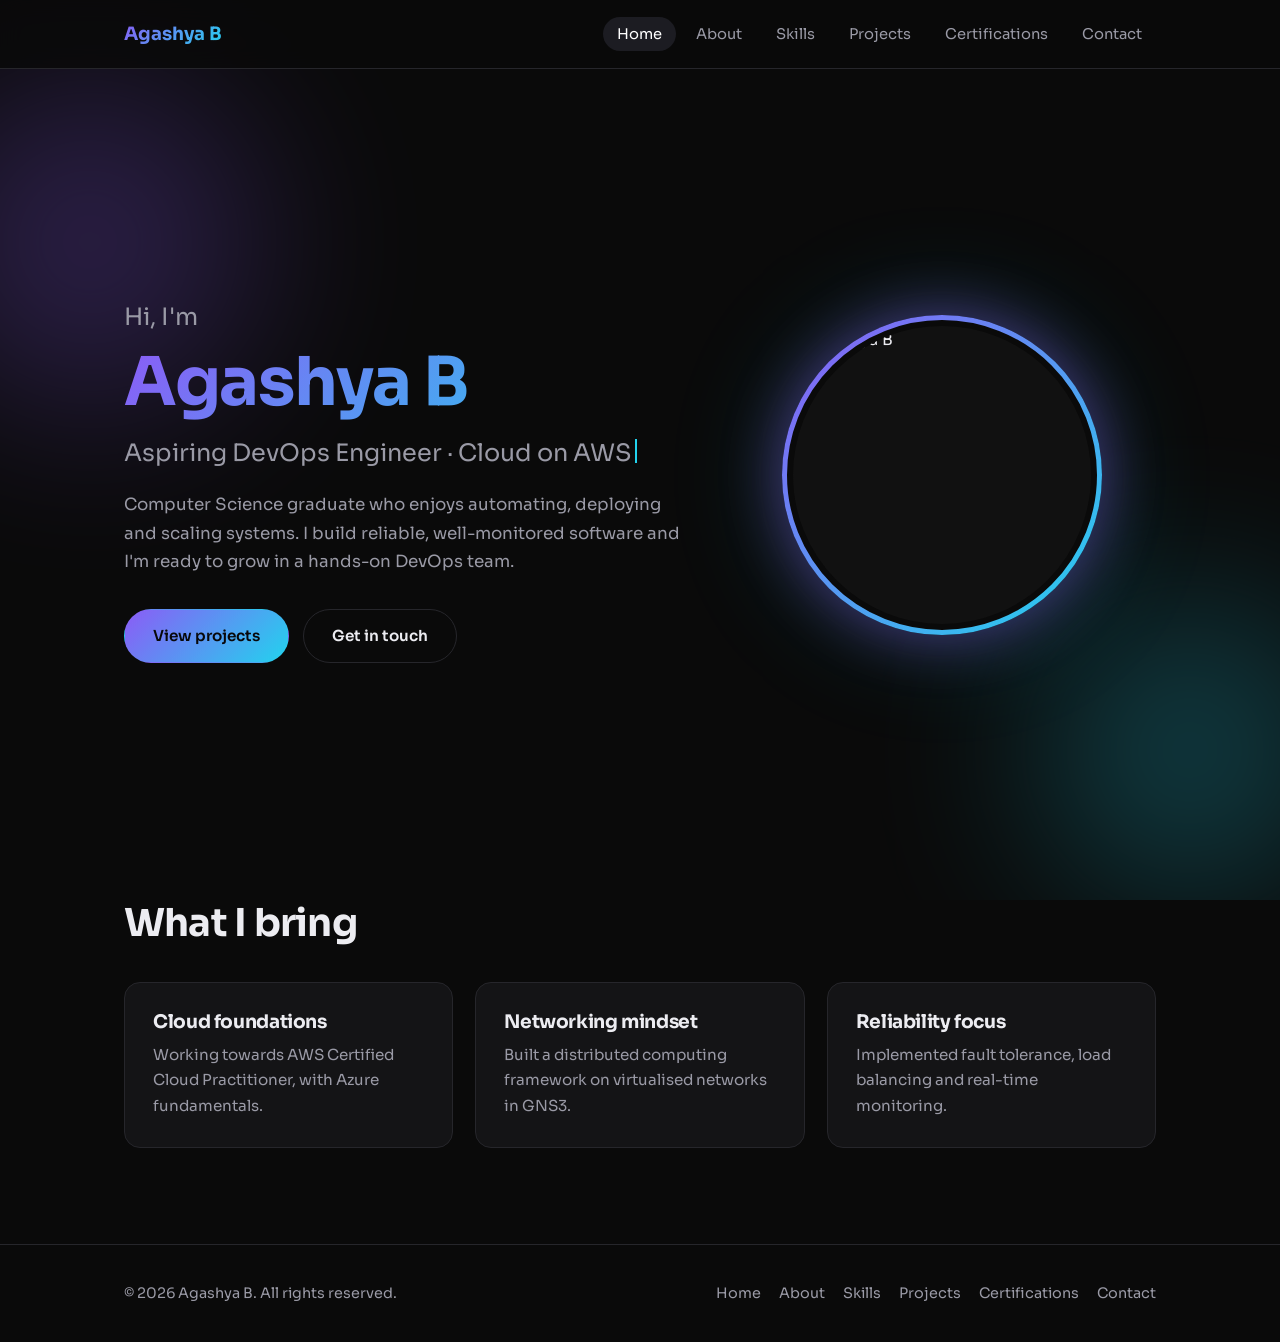
==== index.html @ 5232d35f "first commit" ====
<!DOCTYPE html>
<html lang="en"><head><meta charset="UTF-8">
<meta name="viewport" content="width=device-width,initial-scale=1">
<title>Home | Agashya B</title>
<meta name="description" content="Agashya B - Aspiring DevOps Engineer portfolio">
<link rel="preconnect" href="https://fonts.googleapis.com">
<link href="https://fonts.googleapis.com/css2?family=Sora:wght@400;600;700&display=swap" rel="stylesheet">
<link rel="stylesheet" href="style.css">
<script src="script.js" defer></script></head>
<body data-page="index.html">
<!-- HERO -->
<section class="hero"><div class="orb a"></div><div class="orb b"></div>
<div class="wrap">
  <div>
    <p class="role">Hi, I'm</p>
    <h1 class="grad-text">Agashya B</h1>
    <p class="role">Aspiring DevOps Engineer · <span id="typing" data-words="Cloud on AWS|Linux &amp; Git|Docker &amp; CI/CD|Infrastructure as Code"></span><span class="cursor"></span></p>
    <!-- EDIT tagline -->
    <p class="lead">Computer Science graduate who enjoys automating, deploying and scaling systems. I build reliable, well-monitored software and I'm ready to grow in a hands-on DevOps team.</p>
    <div class="btns"><a class="btn btn-primary" href="projects.html">View projects</a><a class="btn btn-ghost" href="contact.html">Get in touch</a></div>
  </div>
  <!-- PROFILE PHOTO: replace assets/profile.jpg with your picture (square works best) -->
  <div class="photo-wrap"><div class="photo"><img src="assets/profile.jpg" alt="Agashya B"></div></div>
</div></section>
<section style="padding-top:0"><div class="wrap reveal">
  <h2>What I bring</h2>
  <div class="grid">
    <div class="card reveal"><h3>Cloud foundations</h3><p>Working towards AWS Certified Cloud Practitioner, with Azure fundamentals.</p></div>
    <div class="card reveal"><h3>Networking mindset</h3><p>Built a distributed computing framework on virtualised networks in GNS3.</p></div>
    <div class="card reveal"><h3>Reliability focus</h3><p>Implemented fault tolerance, load balancing and real-time monitoring.</p></div>
  </div></div></section>
</body></html>
---- style.css ----
/* ===== 1. THEME TOKENS - change colours/fonts here ===== */
:root{
  --bg:#0a0a0a; --bg2:#111; --card:#141416; --line:#26262b;
  --text:#ececf1; --muted:#9a9aa6;
  --g1:#8b5cf6; --g2:#22d3ee;                       /* gradient: purple -> cyan */
  --grad:linear-gradient(135deg,var(--g1),var(--g2));
  --font:"Sora","Segoe UI",system-ui,-apple-system,sans-serif;
  --max:1080px; --radius:16px;
}
*{box-sizing:border-box;margin:0;padding:0}
html{scroll-behavior:smooth}
body{background:var(--bg);color:var(--text);font-family:var(--font);line-height:1.7;
  opacity:0;transition:opacity .45s ease}                 /* page transition */
body.ready{opacity:1} body.leaving{opacity:0}
a{color:inherit;text-decoration:none}
:focus-visible{outline:2px solid var(--g2);outline-offset:3px}
.wrap{max-width:var(--max);margin:0 auto;padding:0 24px}
section{padding:96px 0}
h1,h2,h3{line-height:1.2;letter-spacing:-.02em}
h1{font-size:clamp(2.4rem,6vw,4.2rem)} h2{font-size:clamp(1.7rem,3.5vw,2.4rem);margin-bottom:12px}
.grad-text{background:var(--grad);-webkit-background-clip:text;background-clip:text;color:transparent}
.lead{color:var(--muted);max-width:60ch}
.page-head{padding:150px 0 30px}

/* ===== 2. NAVIGATION (built by script.js) ===== */
.nav{position:fixed;inset:0 0 auto;z-index:50;background:rgba(10,10,10,.85);
  backdrop-filter:blur(12px);border-bottom:1px solid var(--line)}
.nav .wrap{display:flex;align-items:center;justify-content:space-between;height:68px}
.logo{font-weight:700;font-size:1.15rem}
.nav ul{display:flex;gap:6px;list-style:none}
.nav li a{padding:8px 14px;border-radius:999px;color:var(--muted);font-size:.92rem;transition:.25s}
.nav li a:hover,.nav li a.active{color:#fff;background:#1c1c22}
.burger{display:none;background:none;border:0;cursor:pointer;width:32px;height:24px;position:relative}
.burger span{position:absolute;left:4px;right:4px;height:2px;background:#fff;transition:.3s}
.burger span:nth-child(1){top:4px}.burger span:nth-child(2){top:11px}.burger span:nth-child(3){top:18px}
.burger.open span:nth-child(1){top:11px;transform:rotate(45deg)}
.burger.open span:nth-child(2){opacity:0}
.burger.open span:nth-child(3){top:11px;transform:rotate(-45deg)}

/* ===== 3. BUTTONS ===== */
.btn{display:inline-block;padding:13px 28px;border-radius:999px;font-weight:600;font-size:.95rem;
  border:1px solid transparent;cursor:pointer;font-family:inherit;transition:transform .25s,box-shadow .25s}
.btn-primary{background:var(--grad);color:#08080a}
.btn-primary:hover{transform:translateY(-3px);box-shadow:0 10px 30px rgba(139,92,246,.4)}
.btn-ghost{border-color:var(--line);color:var(--text);background:transparent}
.btn-ghost:hover{border-color:var(--g2);transform:translateY(-3px)}
.btns{display:flex;gap:14px;flex-wrap:wrap;margin-top:32px}

/* ===== 4. HERO + PROFILE PHOTO ===== */
.hero{min-height:100vh;display:flex;align-items:center;padding:110px 0 60px;position:relative;overflow:hidden}
.hero .wrap{display:grid;grid-template-columns:1.3fr 1fr;gap:48px;align-items:center}
.hero p.lead{margin-top:18px;font-size:1.05rem}
.role{font-size:clamp(1.1rem,2.2vw,1.5rem);margin:10px 0 4px;color:var(--muted)}
.cursor{display:inline-block;width:2px;height:1em;background:var(--g2);margin-left:3px;vertical-align:-.12em;animation:blink 1s steps(1) infinite}
@keyframes blink{50%{opacity:0}}
.photo-wrap{justify-self:center;position:relative;animation:float 6s ease-in-out infinite}
.photo{width:min(320px,70vw);aspect-ratio:1;border-radius:50%;padding:5px;background:var(--grad);
  box-shadow:0 0 60px rgba(139,92,246,.45),0 0 120px rgba(34,211,238,.2)}
.photo img{width:100%;height:100%;border-radius:50%;object-fit:cover;background:var(--bg2);display:block;border:6px solid var(--bg)}
@keyframes float{50%{transform:translateY(-14px)}}
.orb{position:absolute;border-radius:50%;filter:blur(90px);opacity:.25;z-index:-1;animation:float 9s ease-in-out infinite}
.orb.a{width:340px;height:340px;background:var(--g1);top:8%;left:-80px}
.orb.b{width:300px;height:300px;background:var(--g2);bottom:0;right:-60px;animation-delay:-4s}

/* ===== 5. CARDS / GRIDS ===== */
.grid{display:grid;gap:22px;grid-template-columns:repeat(auto-fit,minmax(280px,1fr));margin-top:36px}
.card{background:var(--card);border:1px solid var(--line);border-radius:var(--radius);padding:28px;
  transition:transform .3s,border-color .3s,box-shadow .3s}
.card:hover{transform:translateY(-6px);border-color:#4b3f8f;box-shadow:0 14px 40px rgba(139,92,246,.15)}
.card h3{margin-bottom:8px}.card p{color:var(--muted);font-size:.95rem}
.card ul{margin:12px 0 0 18px;color:var(--muted);font-size:.95rem}
.tags{display:flex;flex-wrap:wrap;gap:8px;margin-top:16px}
.tag{font-size:.78rem;padding:4px 12px;border-radius:999px;border:1px solid var(--line);color:var(--g2);background:#0d1416}
.meta{color:var(--g2);font-size:.85rem;margin-bottom:6px}

/* ===== 6. SKILL BARS ===== */
.skill{margin-bottom:18px}
.skill .row{display:flex;justify-content:space-between;font-size:.92rem;margin-bottom:6px}
.bar{height:8px;background:#1b1b20;border-radius:999px;overflow:hidden}
.bar i{display:block;height:100%;width:0;background:var(--grad);border-radius:999px;transition:width 1.3s cubic-bezier(.2,.8,.2,1)}

/* ===== 7. TIMELINE (education / certs) ===== */
.timeline{border-left:2px solid var(--line);margin-top:30px;padding-left:28px}
.timeline .item{position:relative;margin-bottom:28px}
.timeline .item::before{content:"";position:absolute;left:-37px;top:8px;width:14px;height:14px;border-radius:50%;background:var(--grad);box-shadow:0 0 14px var(--g1)}
.timeline p{color:var(--muted)}

/* ===== 8. CONTACT FORM ===== */
.contact{display:grid;grid-template-columns:1.2fr 1fr;gap:32px;margin-top:36px}
form label{display:block;font-size:.88rem;color:var(--muted);margin:14px 0 6px}
input,textarea{width:100%;padding:13px 16px;background:var(--bg2);border:1px solid var(--line);border-radius:12px;
  color:var(--text);font:inherit;transition:border-color .25s,box-shadow .25s}
input:focus,textarea:focus{outline:0;border-color:var(--g1);box-shadow:0 0 0 3px rgba(139,92,246,.2)}
textarea{min-height:140px;resize:vertical}
.links a{display:block;padding:14px 0;border-bottom:1px solid var(--line);color:var(--muted);transition:.25s}
.links a:hover{color:#fff;padding-left:8px}
.links b{display:block;color:var(--text)}
.note{margin-top:12px;font-size:.9rem;color:var(--g2);min-height:1.4em}

/* ===== 9. FOOTER ===== */
footer{border-top:1px solid var(--line);padding:36px 0;color:var(--muted);font-size:.9rem}
footer .wrap{display:flex;justify-content:space-between;gap:16px;flex-wrap:wrap}
footer nav a{margin-left:18px;transition:color .2s}footer nav a:hover{color:#fff}

/* ===== 10. SCROLL REVEAL ===== */
.reveal{opacity:0;transform:translateY(28px);transition:opacity .8s ease,transform .8s ease}
.reveal.show{opacity:1;transform:none}

/* ===== 11. RESPONSIVE ===== */
@media(max-width:820px){
  .burger{display:block}
  .nav ul{position:absolute;top:68px;left:0;right:0;flex-direction:column;background:var(--bg2);padding:14px 24px 22px;
    border-bottom:1px solid var(--line);transform:translateY(-130%);transition:transform .35s ease;z-index:-1}
  .nav ul.open{transform:none}
  .hero .wrap,.contact{grid-template-columns:1fr}
  .photo-wrap{order:-1}
  section{padding:70px 0}
}
@media(prefers-reduced-motion:reduce){*{animation:none!important;transition:none!important}.reveal{opacity:1;transform:none}body{opacity:1}}
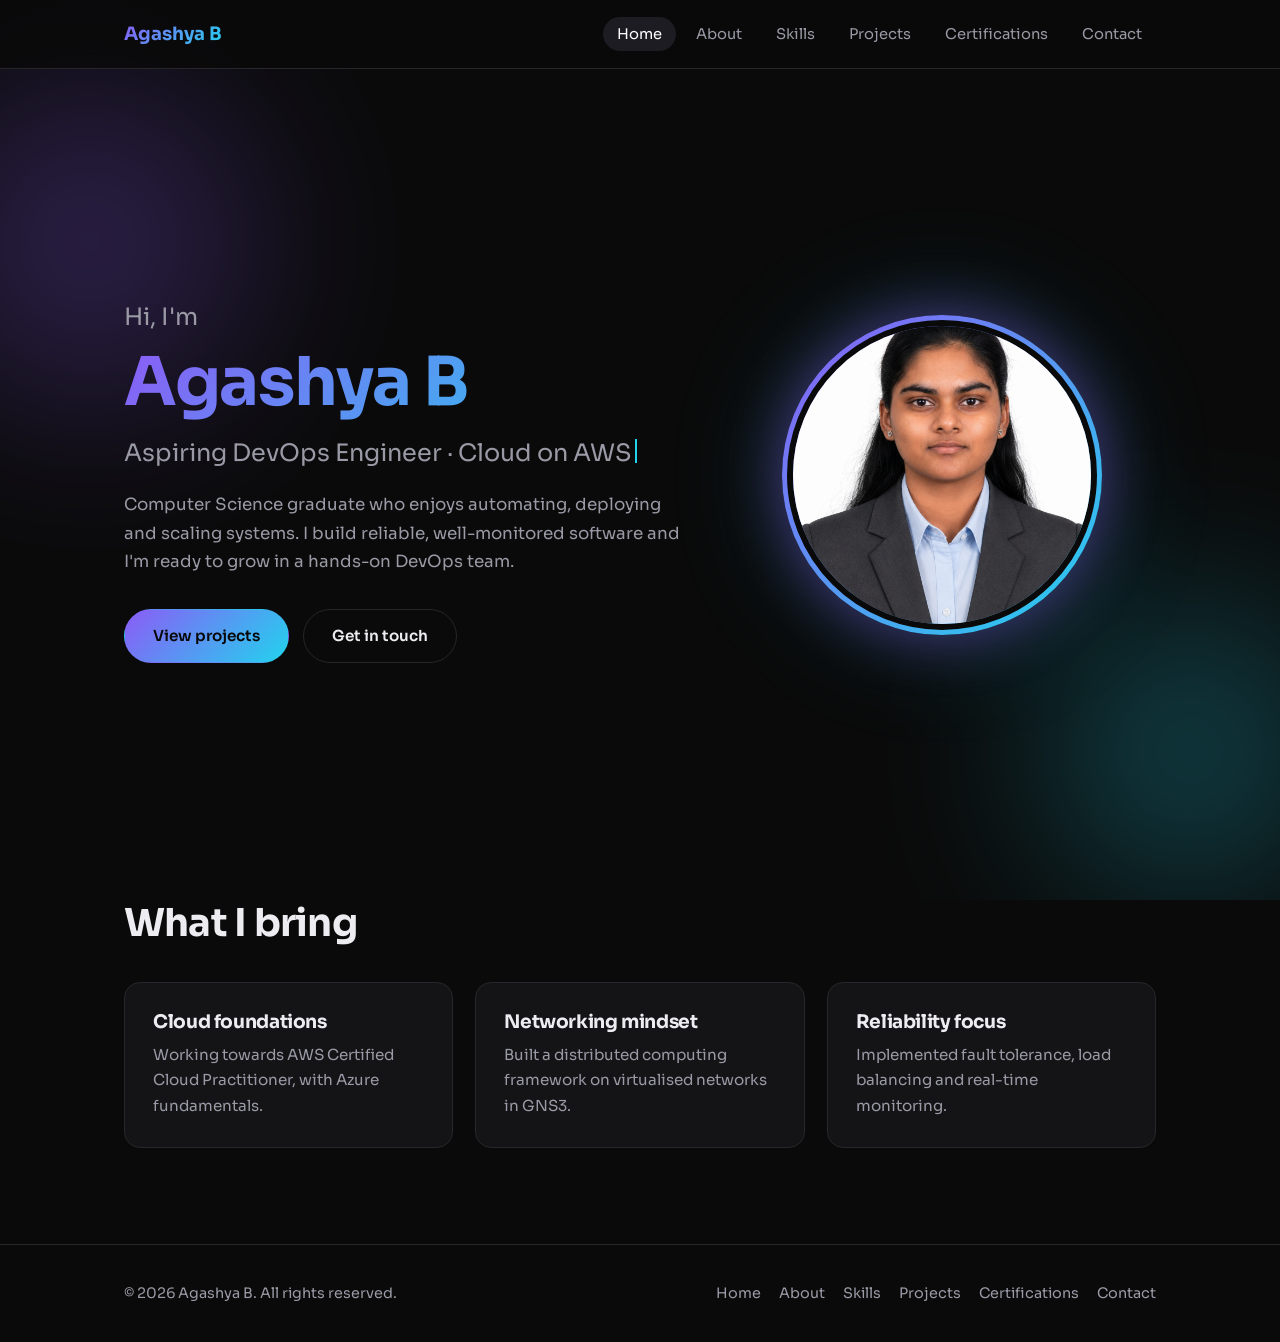
==== commit f9afd19b: "update portfolio" ====
--- a/index.html
+++ b/index.html
@@ -20,7 +20,7 @@
     <div class="btns"><a class="btn btn-primary" href="projects.html">View projects</a><a class="btn btn-ghost" href="contact.html">Get in touch</a></div>
   </div>
   <!-- PROFILE PHOTO: replace assets/profile.jpg with your picture (square works best) -->
-  <div class="photo-wrap"><div class="photo"><img src="assets/profile.jpg" alt="Agashya B"></div></div>
+  <div class="photo-wrap"><div class="photo"><img src="profile-pic.png" alt="Agashya B"></div></div>
 </div></section>
 <section style="padding-top:0"><div class="wrap reveal">
   <h2>What I bring</h2>
